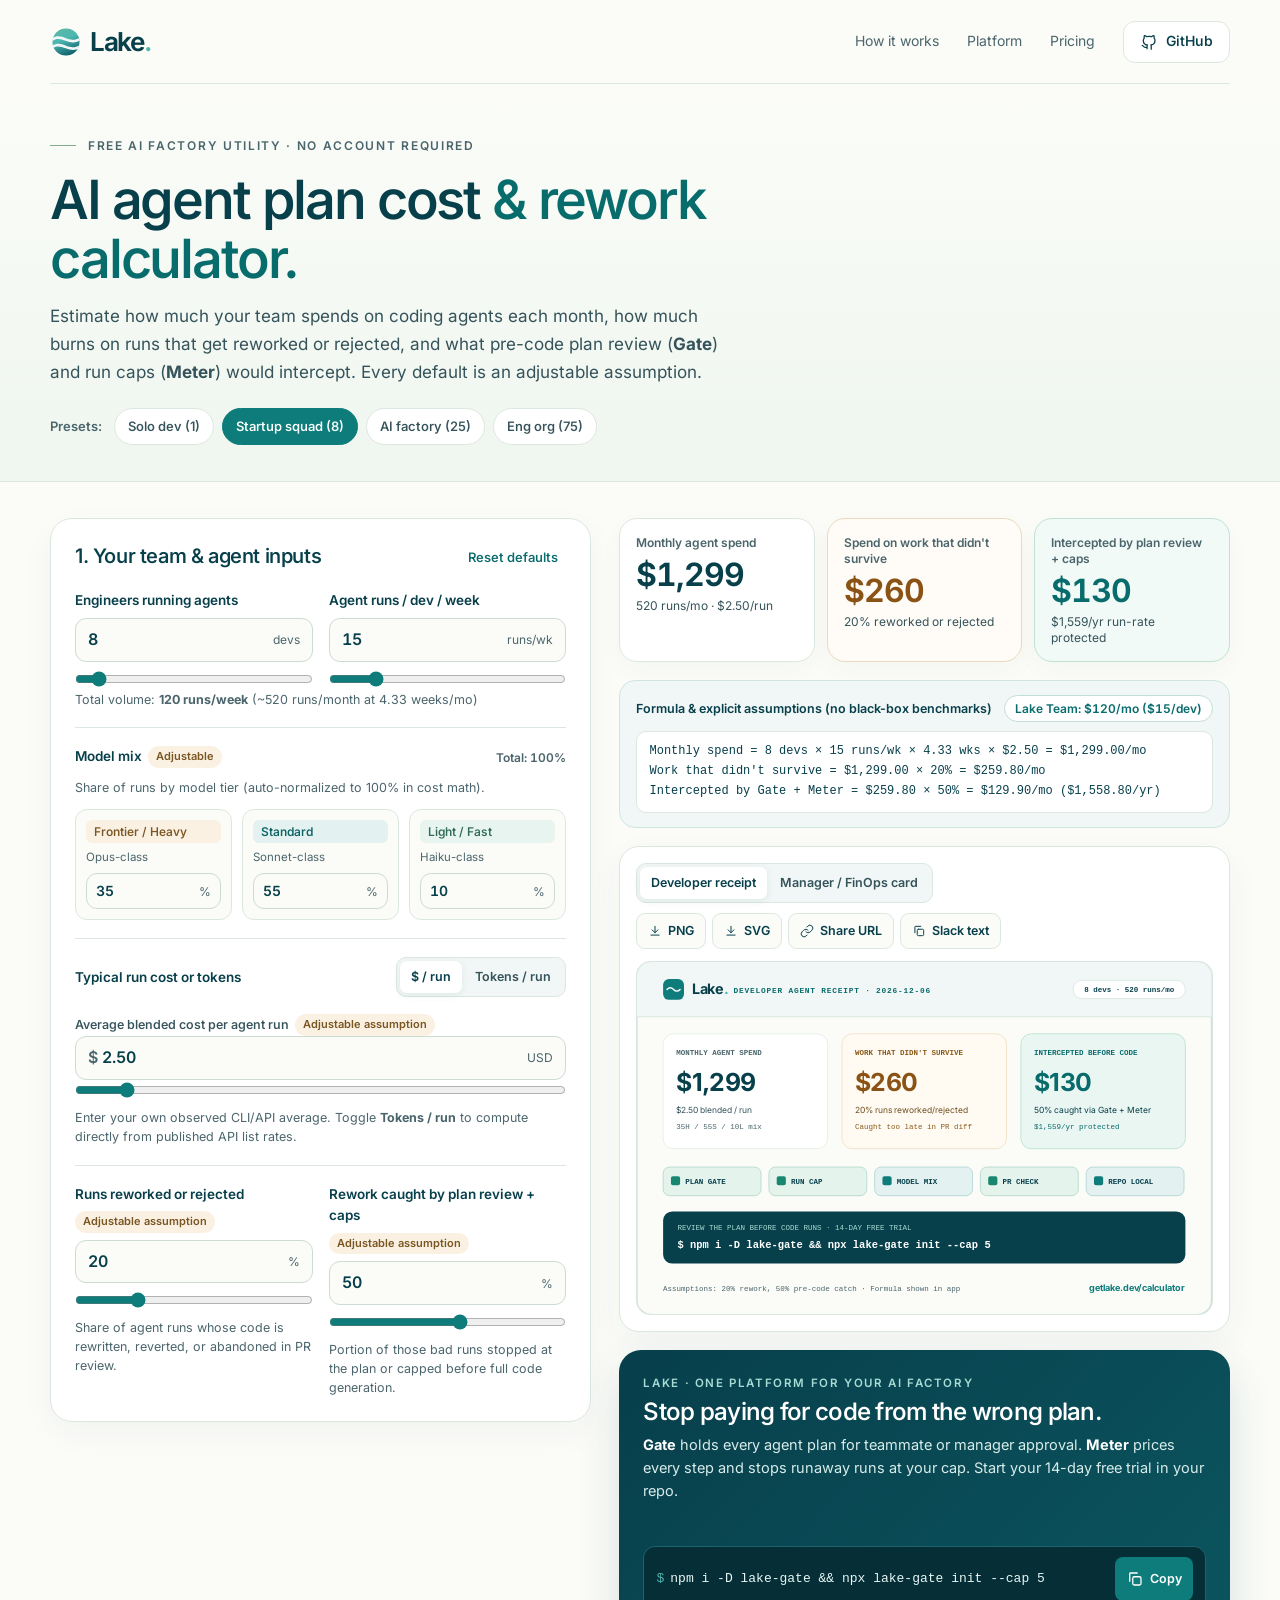
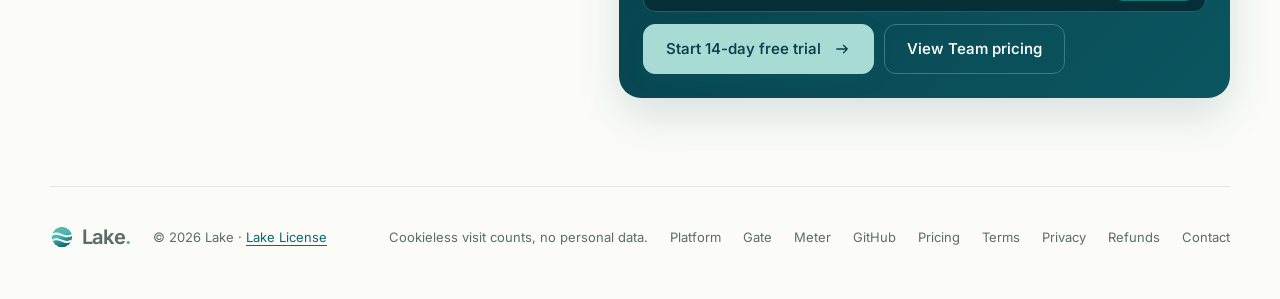
==== calculator/index.html @ a69e9516 "Add AI agent plan cost & rework calculator (/calculator/) + home link" ====
<!doctype html>
<html lang="en">
<head>
<meta charset="utf-8">
<meta name="viewport" content="width=device-width,initial-scale=1">
<title>AI Agent Plan Cost &amp; Rework Calculator · Lake</title>
<meta name="description" content="Calculate your team's monthly AI coding agent spend, how much goes to reworked or rejected runs, and what pre-code plan review and run caps would intercept. Download a shareable receipt.">
<meta name="theme-color" content="#0e7c7b">
<meta property="og:title" content="AI Agent Plan Cost &amp; Rework Calculator · Lake">
<meta property="og:description" content="Estimate monthly AI coding spend, rework waste, and what pre-code plan approval (Gate) and run caps (Meter) intercept. Download a Dev or FinOps receipt.">
<meta property="og:type" content="website">
<meta property="og:url" content="https://getlake.dev/calculator/">
<meta property="og:site_name" content="Lake">
<meta property="og:image" content="https://getlake.dev/assets/og-home.png">
<meta name="twitter:card" content="summary_large_image">
<meta name="twitter:title" content="AI Agent Plan Cost &amp; Rework Calculator · Lake">
<meta name="twitter:description" content="Estimate monthly AI coding spend, rework waste, and what pre-code plan approval and run caps intercept.">
<link rel="canonical" href="https://getlake.dev/calculator/">
<link rel="icon" href="/assets/logo-mark.svg">
<link rel="apple-touch-icon" href="/assets/apple-touch-icon.png">
<link rel="preload" href="/assets/inter.woff2" as="font" type="font/woff2" crossorigin>
<link rel="stylesheet" href="/assets/site.css">
<link rel="stylesheet" href="/calculator/calc.css">
<script data-goatcounter="https://lakehq.goatcounter.com/count" async src="https://gc.zgo.at/count.js"></script>
<script src="/assets/site.js" defer></script>
<script src="/calculator/calc.js" defer></script>
</head>
<body>
<a class="skip" href="#main">Skip to content</a>
<svg class="svg-library" xmlns="http://www.w3.org/2000/svg" aria-hidden="true">
  <symbol id="arrow" viewBox="0 0 24 24"><path d="M5 12h14m-5-5 5 5-5 5"/></symbol>
  <symbol id="up" viewBox="0 0 24 24"><path d="M7 17 17 7M7 7h10v10"/></symbol>
  <symbol id="check" viewBox="0 0 24 24"><path d="m5 12 4 4L19 6"/></symbol>
  <symbol id="copy" viewBox="0 0 24 24"><rect x="9" y="9" width="11" height="11" rx="2"/><path d="M5 15V5a1 1 0 0 1 1-1h9"/></symbol>
  <symbol id="download" viewBox="0 0 24 24"><path d="M12 4v11m-5-5 5 5 5-5M5 19h14"/></symbol>
  <symbol id="link" viewBox="0 0 24 24"><path d="M10 13a5 5 0 0 0 7.54.54l3-3a5 5 0 0 0-7.07-7.07l-1.72 1.71"/><path d="M14 11a5 5 0 0 0-7.54-.54l-3 3a5 5 0 0 0 7.07 7.07l1.71-1.71"/></symbol>
  <symbol id="github" viewBox="0 0 24 24"><path d="M9 19c-4 1.3-4-2-6-2.5m12 5v-3.5c0-1 .1-1.4-.5-2 2.8-.3 5.5-1.4 5.5-6a4.6 4.6 0 0 0-1.3-3.2 4.2 4.2 0 0 0-.1-3.2s-1-.3-3.4 1.3a11.6 11.6 0 0 0-6 0C6.8 3.3 5.8 3.6 5.8 3.6a4.2 4.2 0 0 0-.1 3.2A4.6 4.6 0 0 0 4.4 10c0 4.6 2.7 5.7 5.5 6-.6.6-.6 1.2-.5 2V21"/></symbol>
</svg>

<header class="nav container">
  <a class="wordmark" href="/" aria-label="Lake home"><img src="/assets/logo-mark.svg" alt="" width="32" height="32"><span>Lake<span class="dot">.</span></span></a>
  <nav aria-label="Main">
    <a href="/#how">How it works</a>
    <a href="/platform/">Platform</a>
    <a href="/pricing/" class="keep">Pricing</a>
    <a class="button compact ghost" href="https://github.com/getlake/lake" aria-label="Lake on GitHub"><svg class="i"><use href="#github"/></svg><span class="gh-label">GitHub</span></a>
  </nav>
</header>

<main id="main">
  <section class="calc-hero">
    <div class="container">
      <p class="eyebrow"><span class="small-line"></span> Free AI Factory Utility · No account required</p>
      <h1>AI agent plan cost <em>&amp; rework calculator.</em></h1>
      <p class="calc-lede">Estimate how much your team spends on coding agents each month, how much burns on runs that get reworked or rejected, and what pre-code plan review (<strong>Gate</strong>) and run caps (<strong>Meter</strong>) would intercept. Every default is an adjustable assumption.</p>
      <div class="preset-bar" role="group" aria-label="Quick team presets">
        <span class="preset-label">Presets:</span>
        <button type="button" class="preset-btn" data-preset="solo">Solo dev (1)</button>
        <button type="button" class="preset-btn is-active" data-preset="startup">Startup squad (8)</button>
        <button type="button" class="preset-btn" data-preset="scaleup">AI factory (25)</button>
        <button type="button" class="preset-btn" data-preset="org">Eng org (75)</button>
      </div>
    </div>
  </section>

  <section class="container calc-shell" aria-label="Calculator inputs and receipt">
    <div class="calc-grid">
      <!-- Left column: Inputs -->
      <form class="calc-panel" id="calc-form" onsubmit="return false">
        <div class="panel-head">
          <h2>1. Your team &amp; agent inputs</h2>
          <button type="button" class="reset-link" id="reset-btn">Reset defaults</button>
        </div>

        <div class="field-row two-col">
          <div class="field">
            <label for="team-size">Engineers running agents</label>
            <div class="input-wrap">
              <input id="team-size" type="number" min="1" max="1000" step="1" value="8">
              <span class="unit">devs</span>
            </div>
            <input id="team-size-range" type="range" min="1" max="100" step="1" value="8" aria-label="Engineers running agents slider">
          </div>

          <div class="field">
            <label for="runs-per-week">Agent runs / dev / week</label>
            <div class="input-wrap">
              <input id="runs-per-week" type="number" min="1" max="500" step="1" value="15">
              <span class="unit">runs/wk</span>
            </div>
            <input id="runs-per-week-range" type="range" min="1" max="80" step="1" value="15" aria-label="Agent runs per developer per week slider">
          </div>
        </div>
        <p class="field-hint" id="runs-summary">Total volume: <b>120 runs/week</b> (~520 runs/month at 4.33 weeks/mo)</p>

        <div class="divider"></div>

        <div class="field">
          <div class="label-row">
            <label>Model mix <span class="badge-asm">Adjustable</span></label>
            <span class="mix-total" id="mix-status">Total: 100%</span>
          </div>
          <p class="field-hint">Share of runs by model tier (auto-normalized to 100% in cost math).</p>
          <div class="mix-grid">
            <div class="mix-item">
              <span class="model h">Frontier / Heavy</span>
              <small>Opus-class</small>
              <div class="input-wrap compact"><input id="mix-heavy" type="number" min="0" max="100" step="5" value="35"><span class="unit">%</span></div>
            </div>
            <div class="mix-item">
              <span class="model m">Standard</span>
              <small>Sonnet-class</small>
              <div class="input-wrap compact"><input id="mix-std" type="number" min="0" max="100" step="5" value="55"><span class="unit">%</span></div>
            </div>
            <div class="mix-item">
              <span class="model l">Light / Fast</span>
              <small>Haiku-class</small>
              <div class="input-wrap compact"><input id="mix-light" type="number" min="0" max="100" step="5" value="10"><span class="unit">%</span></div>
            </div>
          </div>
        </div>

        <div class="divider"></div>

        <div class="field">
          <div class="label-row">
            <label>Typical run cost or tokens</label>
            <div class="seg" role="tablist" aria-label="Cost input mode">
              <button type="button" role="tab" id="mode-cost-btn" class="seg-btn is-active" aria-selected="true">$ / run</button>
              <button type="button" role="tab" id="mode-tokens-btn" class="seg-btn" aria-selected="false">Tokens / run</button>
            </div>
          </div>

          <div id="mode-cost-box" class="mode-box">
            <div class="field-row">
              <label for="cost-per-run" class="sub-label">Average blended cost per agent run <span class="badge-asm">Adjustable assumption</span></label>
              <div class="input-wrap">
                <span class="prefix">$</span>
                <input id="cost-per-run" type="number" min="0.05" max="200" step="0.10" value="2.50">
                <span class="unit">USD</span>
              </div>
              <input id="cost-per-run-range" type="range" min="0.20" max="25" step="0.10" value="2.50" aria-label="Average cost per run slider">
            </div>
            <p class="field-hint">Enter your own observed CLI/API average. Toggle <b>Tokens / run</b> to compute directly from published API list rates.</p>
          </div>

          <div id="mode-tokens-box" class="mode-box" hidden>
            <div class="field-row two-col">
              <div class="field">
                <label for="input-tokens" class="sub-label">Input tokens / run (incl. cache reads)</label>
                <div class="input-wrap">
                  <input id="input-tokens" type="number" min="1000" max="20000000" step="10000" value="600000">
                  <span class="unit">tok</span>
                </div>
              </div>
              <div class="field">
                <label for="output-tokens" class="sub-label">Output tokens / run</label>
                <div class="input-wrap">
                  <input id="output-tokens" type="number" min="500" max="2000000" step="1000" value="25000">
                  <span class="unit">tok</span>
                </div>
              </div>
            </div>
            <p class="field-hint" id="token-rate-note">Uses Lake Meter's published API table (verified 2026-11-12) with 85% cache read / 10% cache write / 5% uncached input: Opus 5.5 ($4/$0.20/$20 per 1M), Sonnet 5.5 ($2/$0.10/$10), Haiku 5.5 ($0.10/$0.01/$0.50). Blended run cost: <b id="computed-run-cost">$0.00</b>.</p>
          </div>
        </div>

        <div class="divider"></div>

        <div class="field-row two-col">
          <div class="field">
            <label for="rework-pct">Runs reworked or rejected <span class="badge-asm">Adjustable assumption</span></label>
            <div class="input-wrap">
              <input id="rework-pct" type="number" min="0" max="100" step="1" value="20">
              <span class="unit">%</span>
            </div>
            <input id="rework-pct-range" type="range" min="0" max="80" step="1" value="20" aria-label="Percent of runs reworked or rejected slider">
            <p class="field-hint">Share of agent runs whose code is rewritten, reverted, or abandoned in PR review.</p>
          </div>

          <div class="field">
            <label for="catch-pct">Rework caught by plan review + caps <span class="badge-asm">Adjustable assumption</span></label>
            <div class="input-wrap">
              <input id="catch-pct" type="number" min="0" max="100" step="5" value="50">
              <span class="unit">%</span>
            </div>
            <input id="catch-pct-range" type="range" min="0" max="90" step="5" value="50" aria-label="Percent of rework caught by plan review and caps slider">
            <p class="field-hint">Portion of those bad runs stopped at the plan or capped before full code generation.</p>
          </div>
        </div>
      </form>

      <!-- Right column: Results + Shareable Receipt -->
      <div class="calc-results">
        <!-- Headline Metrics -->
        <div class="metrics-grid">
          <div class="metric-card">
            <span class="m-label">Monthly agent spend</span>
            <strong class="m-val" id="out-monthly-spend">$1,299</strong>
            <span class="m-sub" id="out-monthly-runs">520 runs/mo · $2.50/run</span>
          </div>
          <div class="metric-card warn">
            <span class="m-label">Spend on work that didn't survive</span>
            <strong class="m-val" id="out-wasted-spend">$260</strong>
            <span class="m-sub" id="out-wasted-sub">20% reworked or rejected</span>
          </div>
          <div class="metric-card good">
            <span class="m-label">Intercepted by plan review + caps</span>
            <strong class="m-val" id="out-intercepted">$130</strong>
            <span class="m-sub" id="out-intercepted-sub">$1,559/yr run-rate protected</span>
          </div>
        </div>

        <!-- Explicit Formula Box -->
        <div class="formula-box" id="formula-box">
          <div class="formula-head">
            <span>Formula &amp; explicit assumptions (no black-box benchmarks)</span>
            <span id="lake-roi-chip" class="roi-chip">Lake Team: $120/mo ($15/dev)</span>
          </div>
          <code class="formula-lines" id="formula-lines">
Monthly spend = 8 devs × 15 runs/wk × 4.33 wks × $2.50 = $1,299.00/mo
Work that didn't survive = $1,299.00 × 20% = $259.80/mo
Intercepted by Gate + Meter = $259.80 × 50% = $129.90/mo ($1,558.80/yr)
          </code>
        </div>

        <!-- Shareable Receipt -->
        <div class="receipt-wrap">
          <div class="receipt-toolbar">
            <div class="seg" role="tablist" aria-label="Receipt framing">
              <button type="button" role="tab" id="view-dev-btn" class="seg-btn is-active" aria-selected="true">Developer receipt</button>
              <button type="button" role="tab" id="view-finops-btn" class="seg-btn" aria-selected="false">Manager / FinOps card</button>
            </div>
            <div class="receipt-actions">
              <button type="button" class="act-btn" id="dl-png-btn"><svg class="i"><use href="#download"/></svg> PNG</button>
              <button type="button" class="act-btn" id="dl-svg-btn"><svg class="i"><use href="#download"/></svg> SVG</button>
              <button type="button" class="act-btn" id="copy-link-btn"><svg class="i"><use href="#link"/></svg> <span>Share URL</span></button>
              <button type="button" class="act-btn" id="copy-slack-btn"><svg class="i"><use href="#copy"/></svg> <span>Slack text</span></button>
            </div>
          </div>

          <!-- Live SVG Receipt Preview -->
          <div class="receipt-preview" id="receipt-preview" aria-label="Shareable cost and rework receipt preview"></div>
        </div>

        <!-- Unified Lake CTA -->
        <div class="calc-cta-card">
          <div class="cta-copy">
            <p class="kicker">Lake · One platform for your AI factory</p>
            <h3>Stop paying for code from the wrong plan.</h3>
            <p><strong>Gate</strong> holds every agent plan for teammate or manager approval. <strong>Meter</strong> prices every step and stops runaway runs at your cap. Start your 14-day free trial in your repo.</p>
          </div>
          <div class="cta-actions">
            <div class="install two">
              <code><span class="ln"><span class="prompt">$</span><span class="cmd"><span class="nw">npm i -D lake-gate &amp;&amp;</span> <span class="nw">npx lake-gate init</span> <span class="nw">--cap 5</span></span></span></code>
              <button class="copy" type="button" data-copy="npm i -D lake-gate &amp;&amp; npx lake-gate init --cap 5" aria-label="Copy Lake install command"><svg class="i"><use href="#copy"/></svg><span class="idle">Copy</span><span class="done">Copied</span></button>
            </div>
            <div class="cta-buttons">
              <a class="button" id="cta-trial-link" href="/?utm_source=calculator&utm_medium=tool&utm_campaign=ai_factory_calc&utm_content=start_trial#start">Start 14-day free trial <svg class="i"><use href="#arrow"/></svg></a>
              <a class="button ghost" id="cta-pricing-link" href="/pricing/?utm_source=calculator&utm_medium=tool&utm_campaign=ai_factory_calc&utm_content=pricing">View Team pricing</a>
            </div>
          </div>
        </div>
      </div>
    </div>
  </section>
</main>

<footer class="footer container">
  <a class="wordmark small" href="/" aria-label="Lake home"><img src="/assets/logo-mark.svg" alt="" width="24" height="24"><span>Lake<span class="dot">.</span></span></a>
  <span>© 2026 Lake · <a href="/license/">Lake License</a></span>
  <span class="grow"></span>
  <span>Cookieless visit counts, no personal data.</span>
  <nav class="foot-links" aria-label="Footer"><a href="/platform/">Platform</a><a href="/lake-gate/">Gate</a><a href="/lake-meter/">Meter</a><a href="https://github.com/getlake/lake">GitHub</a></nav>
  <nav class="foot-links" aria-label="Legal"><a href="/pricing/">Pricing</a><a href="/terms/">Terms</a><a href="/privacy/">Privacy</a><a href="/refund/">Refunds</a><a href="/contact/">Contact</a></nav>
</footer>
</body>
</html>
---- assets/site.css ----
/* getlake.dev: shared with the lake-meter and lake-gate landing system (tokens from /design/tokens.json) */
@font-face{font-family:Inter;src:url(/assets/inter.woff2) format('woff2');font-weight:100 900;font-style:normal;font-display:swap}
:root{--ink:#073f4b;--ink-2:#35535a;--teal:#0e7c7b;--teal-d:#086b6c;--aqua:#4cb7b1;--mint:#a7dbd3;--mist:#f1f7f6;--paper:#fbfcf8;--sage:#f1f6ed;--line:#dce8df;--muted:#4b656c;--sun:#e9ba63;--warm:#c8a35e;--warm-bg:#fbf1e3;--ok:#19866f;--ok-bg:#e4f4ed;--ease:cubic-bezier(.2,.8,.2,1);--mono:ui-monospace,SFMono-Regular,Menlo,Consolas,monospace;font-family:Inter,-apple-system,BlinkMacSystemFont,"Segoe UI",sans-serif;color:var(--ink);background:var(--paper)}
*{box-sizing:border-box}html{scroll-behavior:smooth}body{margin:0;font-size:16px;line-height:1.6;-webkit-font-smoothing:antialiased;overflow-x:hidden}
a{color:inherit;text-decoration:none}h1,h2,h3,p{margin:0}button{font:inherit;cursor:pointer}ul,ol{margin:0;padding:0;list-style:none}
h1,h2,h3{font-weight:550;letter-spacing:-.03em;line-height:1.08}
em{font-style:normal;color:var(--teal-d)}
code{font-family:var(--mono);font-size:.86em;background:#e9f2ee;border-radius:5px;padding:1px 5px;color:#0b5a5c}
:focus-visible{outline:2px solid var(--teal);outline-offset:4px;border-radius:6px}
svg.i{width:18px;height:18px;fill:none;stroke:currentColor;stroke-width:1.7;stroke-linecap:round;stroke-linejoin:round;flex-shrink:0}
.svg-library{position:absolute;width:0;height:0;overflow:hidden}
.container{width:calc(100% - 96px);max-width:1180px;margin:0 auto}
.skip{position:absolute;left:12px;top:-60px;background:var(--ink);color:#fff;padding:10px 14px;border-radius:10px;z-index:9}.skip:focus{top:12px}

/* header */
.nav{height:84px;display:flex;align-items:center;gap:24px;border-bottom:1px solid var(--line);position:relative;z-index:2}
.wordmark{display:flex;align-items:center;gap:8px;font-weight:650;font-size:26px;letter-spacing:-.05em;min-height:44px}
.wordmark img{transition:transform .5s var(--ease)}.wordmark:hover img{transform:rotate(-14deg)}
.wordmark .dot{color:var(--aqua)}
.product-tag{font-size:12px;letter-spacing:.02em;font-weight:550;color:var(--teal-d);background:var(--mist);border:1px solid #cfe5df;border-radius:999px;padding:3px 10px;margin-left:4px}
.nav nav{margin-left:auto;display:flex;align-items:center;gap:28px;font-size:14px}
.nav nav>a:not(.button){min-height:44px;display:flex;align-items:center;color:var(--muted);position:relative}
.nav nav>a:not(.button):after{content:'';position:absolute;left:0;right:0;bottom:8px;height:1px;background:var(--teal);transform:scaleX(0);transform-origin:left;transition:transform .25s var(--ease)}
.nav nav>a:not(.button):hover{color:var(--teal-d)}.nav nav>a:not(.button):hover:after{transform:none}

/* buttons */
.button{display:inline-flex;align-items:center;justify-content:center;gap:12px;min-height:50px;padding:0 22px;border-radius:12px;background:var(--teal);border:1px solid var(--teal);color:#fff;font-size:15px;font-weight:550;white-space:nowrap;box-shadow:0 6px 18px #0e7c7b1f;transition:transform .18s var(--ease),background .18s,box-shadow .18s}
.button:hover{background:var(--teal-d);transform:translateY(-2px);box-shadow:0 10px 24px #0e7c7b2e}.button:active{transform:translateY(1px)}
.button .i{transition:transform .2s var(--ease)}.button:hover .i{transform:translateX(3px)}
.button.compact{min-height:42px;padding:0 16px;font-size:14px;gap:8px}
.button.ghost{background:#fff;color:var(--ink);border-color:var(--line);box-shadow:none}.button.ghost:hover{background:var(--mist)}
.button.ghost:hover .i{transform:none}
.text-link{display:inline-flex;align-items:center;gap:8px;min-height:44px;font-size:15px;font-weight:550;color:var(--teal-d)}.text-link:hover{text-decoration:underline;text-underline-offset:4px}.text-link .i{width:15px;height:15px}

.eyebrow,.section-index{font-size:12px;letter-spacing:.14em;font-weight:600;color:var(--muted);text-transform:uppercase}
.eyebrow{display:flex;align-items:center;gap:12px}.small-line{width:26px;height:1px;background:#80ab8c;display:inline-block}
.microcopy{font-size:13px;color:#3f5751;margin-top:16px;max-width:460px}
.hero .microcopy{color:var(--ink);font-weight:500}

/* hero */
.hero{position:relative;overflow:hidden;background:linear-gradient(180deg,var(--paper),#eef5ec);padding:80px 0 120px;isolation:isolate}
.landscape{position:absolute;inset:auto 0 0 0;width:100%;height:58%;object-fit:cover;object-position:50% 70%;opacity:.42;z-index:-1;mask-image:linear-gradient(to bottom,transparent,#000 45%),linear-gradient(90deg,#0000004d 0,#0000004d 34%,#000 62%);-webkit-mask-image:linear-gradient(to bottom,transparent,#000 45%),linear-gradient(90deg,#0000004d 0,#0000004d 34%,#000 62%);mask-composite:intersect;-webkit-mask-composite:source-in}
@media(max-width:900px){.landscape{mask-image:linear-gradient(to bottom,transparent,#000 45%);-webkit-mask-image:linear-gradient(to bottom,transparent,#000 45%)}}
.sun{position:absolute;width:180px;height:180px;border-radius:50%;background:radial-gradient(circle,#fdf0d2 0,#fdf0d200 70%);right:8%;top:40px;z-index:-1}
.hero-grid{display:grid;grid-template-columns:1fr 1fr;gap:64px;align-items:center}
.hero h1{font-weight:620;font-size:clamp(44px,6.2vw,76px);letter-spacing:-.045em;line-height:1.02;margin:22px 0 24px;max-width:620px;text-wrap:balance}
.lede{font-size:19px;line-height:1.7;color:var(--ink-2);max-width:520px}.lede strong{color:var(--ink);font-weight:600}
.hero-ctas{display:flex;align-items:center;gap:22px;margin-top:32px;flex-wrap:wrap}
.chips{display:flex;flex-wrap:wrap;gap:6px;margin-top:26px}
.chip{display:inline-flex;align-items:center;gap:6px;font-size:13px;font-weight:500;color:var(--ink-2);background:#ffffffe6;border:1px solid var(--line);border-radius:999px;padding:4px 11px 4px 10px;white-space:nowrap}
.chip .i{width:14px;height:14px;color:var(--teal)}

/* hero visual: a plan flows through lake-meter, then lake-gate */
.flow{position:relative;min-height:430px}
.win{background:#fff;border:1px solid #d6e5dc;border-radius:20px;box-shadow:0 28px 80px #073f4b24;overflow:hidden}
.win-bar{display:flex;align-items:center;gap:7px;padding:11px 16px;border-bottom:1px solid #edf3ef;font-size:12px;color:var(--muted)}
.win-bar i{width:9px;height:9px;border-radius:50%;background:#dce8df;flex-shrink:0}.win-bar span{margin-left:8px;white-space:nowrap;overflow:hidden;text-overflow:ellipsis;font-family:var(--mono);font-size:11.5px}
.win-bar .tag{flex-shrink:0;overflow:visible;margin-left:auto;font-family:inherit;font-size:12px;font-weight:600;letter-spacing:0;color:#7a5622;background:var(--warm-bg);border-radius:999px;padding:2px 9px}
.plan{margin-right:48px;margin-bottom:0;animation:rise .6s var(--ease) both}
.plan-body{padding:16px 20px 18px}
.plan-title{display:flex;justify-content:space-between;align-items:baseline;gap:12px;margin-bottom:10px}
.plan-title b{font-size:19px;font-weight:600;letter-spacing:-.02em}.plan-title small{font-size:12px;color:var(--muted)}
.plan li{display:grid;grid-template-columns:20px 1fr 64px 92px;gap:10px;align-items:center;padding:9px 0;border-top:1px solid #edf3ef;font-size:14px;animation:rise .45s var(--ease) both}
.plan li:nth-child(1){animation-delay:.25s}.plan li:nth-child(2){animation-delay:.33s}.plan li:nth-child(3){animation-delay:.41s}.plan li:nth-child(4){animation-delay:.49s}
.plan li .n{font-size:12px;color:#557069;font-variant-numeric:tabular-nums}
.plan li .t{white-space:nowrap;overflow:hidden;text-overflow:ellipsis}
.model{justify-self:start;font-size:12px;font-weight:550;border-radius:6px;padding:2px 8px}.model.l{background:#e8f4ef;color:#2f6b55}.model.m{background:#e3f1f1;color:#0b6262}.model.h{background:var(--warm-bg);color:#7a5622}
.plan li .c{font-size:13px;text-align:right;font-variant-numeric:tabular-nums;color:var(--ink-2)}
.cap{display:flex;align-items:center;gap:12px;margin-top:14px;padding-bottom:22px;font-size:12.5px;color:var(--muted)}
.cap .bar{flex:1;height:6px;border-radius:9px;background:#e6efe9;overflow:hidden}.cap .bar i{display:block;height:100%;width:0;border-radius:9px;background:linear-gradient(90deg,var(--aqua),var(--teal));animation:fill 1.3s var(--ease) .7s forwards}
.cap b{color:var(--ink);font-weight:600;font-variant-numeric:tabular-nums}
.gate{position:relative;width:min(360px,82%);margin:-18px 0 0 auto;padding:16px 18px;animation:rise .6s var(--ease) .55s both;z-index:1}
.gate header{display:flex;align-items:center;gap:10px;font-size:13px;color:var(--muted)}
.gate header img{width:22px;height:22px}.gate header span:not(.state){white-space:nowrap;overflow:hidden;text-overflow:ellipsis;min-width:0}.state{flex-shrink:0}
.state{margin-left:auto;display:inline-flex;align-items:center;gap:6px;font-size:12px;font-weight:600;border-radius:999px;padding:3px 10px;background:var(--warm-bg);color:#7a5622;transition:background .3s,color .3s}
.state:before{content:'';width:7px;height:7px;border-radius:50%;background:var(--warm);transition:background .3s}
.gate p{font-size:14.5px;margin-top:10px;color:var(--ink)}.gate p span{color:var(--muted);font-size:13px;display:block;font-family:var(--mono)}
.gate .row{display:flex;align-items:center;gap:10px;margin-top:12px}
.avatar{width:28px;height:28px;border-radius:50%;background:#e2efe6;display:grid;place-items:center;font-size:12px;font-weight:600;color:#3e6945;border:2px solid #fff;flex-shrink:0}
.approve{margin-left:auto;display:inline-flex;align-items:center;gap:6px;font-size:13px;font-weight:600;border-radius:10px;padding:7px 12px;background:var(--ink);color:#fff;transition:background .3s,transform .15s}
.approve .i{width:15px;height:15px;stroke-dasharray:24;stroke-dashoffset:24;transition:stroke-dashoffset .35s var(--ease) .1s;display:none}
.flow.ok .state{background:var(--ok-bg);color:var(--ok)}.flow.ok .state:before{background:var(--ok);box-shadow:0 0 0 3px #19866f26}
.flow.ok .approve{background:var(--teal)}.flow.ok .approve .i{display:block;stroke-dashoffset:0}
.flow.press .approve{transform:scale(.95)}
.ripple-ring{position:absolute;right:16%;bottom:-6px;width:120px;height:26px;border:1px solid #9fd0c7;border-radius:50%;opacity:0;pointer-events:none}
.flow.ok .ripple-ring{animation:ripple 1.4s var(--ease) forwards}
.visual-note{width:fit-content;margin:16px 0 0 auto;font-size:12px;font-weight:500;color:var(--ink-2);background:#fbfcf8e0;border:1px solid #ffffffa0;border-radius:999px;padding:3px 12px;backdrop-filter:blur(4px);-webkit-backdrop-filter:blur(4px)}
@keyframes rise{from{opacity:0;transform:translateY(14px)}}
@keyframes fill{to{width:var(--w,58%)}}
@keyframes ripple{0%{opacity:.9;transform:scale(.4)}100%{opacity:0;transform:scale(2.2)}}

/* sections */
section{scroll-margin-top:20px}
section h2{text-wrap:balance;font-size:52px;letter-spacing:-.04em;line-height:1.08}
.sec{padding:110px 0}
.sec-head{display:grid;grid-template-columns:1fr 1fr;gap:64px;align-items:end;margin-bottom:54px}
.sec-head h2{margin-top:22px}.sec-head p{font-size:17px;line-height:1.75;color:var(--ink-2);max-width:500px}

/* product cards */
.products{display:grid;grid-template-columns:1fr 1fr;gap:24px}
.product{position:relative;display:flex;flex-direction:column;background:#fff;border:1px solid #d6e5dc;border-radius:28px;overflow:hidden;box-shadow:0 4px 20px #073f4b0b;transition:transform .3s var(--ease),box-shadow .3s var(--ease),border-color .3s}
.product:hover{transform:translateY(-4px);box-shadow:0 26px 60px #073f4b1c;border-color:#bcd9cf}
.p-art{position:relative;height:150px;overflow:hidden;background:linear-gradient(155deg,#f8f8f4,#f1f7f6 52%,#cfeae4)}
.p-art .waves{position:absolute;left:-10%;right:-10%;bottom:0;height:100%;width:120%;transition:transform 1.2s var(--ease)}
.product:hover .p-art .waves{transform:translateX(-4%)}
.p-art .mini{position:absolute;left:28px;bottom:22px;right:28px;display:flex;align-items:flex-end;gap:8px}
.p-body{padding:30px 32px 32px;display:flex;flex-direction:column;flex:1}
.p-meta{display:flex;flex-wrap:wrap;gap:6px;margin-bottom:18px}
.p-meta span{font-size:12px;font-weight:550;color:var(--teal-d);background:var(--mist);border:1px solid #cfe5df;border-radius:999px;padding:2px 10px}
.p-meta span.free{background:var(--ok-bg);border-color:#c8e6d8;color:var(--ok)}
.product h3{font-size:34px;letter-spacing:-.04em;font-weight:600}
.product .line{font-size:20px;letter-spacing:-.02em;color:var(--teal-d);margin-top:6px;line-height:1.35;font-weight:500}
.product .desc{color:var(--muted);margin-top:14px;font-size:15.5px;line-height:1.7}
.install{display:flex;align-items:center;justify-content:space-between;gap:12px;margin-top:26px;background:var(--ink);border-radius:14px;padding:6px 6px 6px 18px}
.install code{background:none;color:#e8f5f1;font-size:15px;padding:0;white-space:nowrap}.install .prompt{color:var(--mint);margin-right:8px}
.copy{display:inline-flex;align-items:center;gap:8px;min-height:44px;padding:0 14px;border-radius:10px;border:1px solid #2c6470;background:#0d5260;color:#dff1ec;font-size:14px;transition:background .18s}.copy:hover{background:#12606f}
.copy .done{display:none}.copy.copied .done{display:inline}.copy.copied .idle{display:none}
.p-ctas{display:flex;align-items:center;gap:20px;margin-top:auto;padding-top:24px;flex-wrap:wrap}

/* mini art */
.bars{display:flex;align-items:flex-end;gap:8px;height:74px}
.bars i{width:30px;border-radius:7px 7px 3px 3px;background:#fff;border:1px solid #cfe5df;box-shadow:0 6px 14px #073f4b10;transform-origin:bottom;animation:grow .7s var(--ease) both}
.bars i:nth-child(1){height:34%;animation-delay:.05s}.bars i:nth-child(2){height:78%;background:var(--warm-bg);border-color:#efdcb8;animation-delay:.12s}.bars i:nth-child(3){height:20%;animation-delay:.19s}.bars i:nth-child(4){height:52%;background:#e3f1f1;animation-delay:.26s}
.capline{flex:1;align-self:center;margin-left:10px;border-top:2px dashed #0e7c7b77;position:relative;top:-6px}
.capline:after{content:'cap $5';position:absolute;right:0;top:-24px;font-size:11.5px;font-weight:600;color:var(--teal-d);background:#fff;border:1px solid #cfe5df;border-radius:999px;padding:1px 8px}
.stamp{display:flex;align-items:center;gap:10px;background:#fff;border:1px solid #cfe5df;border-radius:14px;padding:10px 14px;box-shadow:0 10px 24px #073f4b14;font-size:13.5px;font-weight:550}
.stamp .tick{width:26px;height:26px;border-radius:50%;background:var(--ok-bg);color:var(--ok);display:grid;place-items:center}.stamp .tick .i{width:15px;height:15px}
.stamp small{display:block;font-weight:400;color:var(--muted);font-size:12px;font-family:var(--mono)}
@keyframes grow{from{transform:scaleY(.1);opacity:0}}

/* open core band */
.core{background:var(--ink);color:#e6f2ef;padding:100px 0 170px;position:relative;overflow:hidden}
.core:after{content:'';position:absolute;inset:auto -10% -1px;height:110px;background:url(/assets/flow-pattern.svg) repeat-x center/400px 160px;opacity:.6;pointer-events:none}
.core .section-index{color:#9cc3bb}.core h2{margin-top:22px;color:#fff}.core em{color:var(--mint)}
.core-grid{display:grid;grid-template-columns:.9fr 1.1fr;gap:80px;align-items:start}
.pillars li{display:grid;grid-template-columns:44px 1fr;gap:18px;padding:22px 0;border-bottom:1px solid #1f5864}.pillars li:first-child{border-top:1px solid #1f5864}
.pillars .ic{width:44px;height:44px;border-radius:50%;border:1px solid #2c6470;display:grid;place-items:center;color:var(--mint)}
.pillars b{display:block;color:#fff;font-weight:600;font-size:18px;letter-spacing:-.01em;margin-bottom:4px}
.pillars p{color:#bcd7d1;font-size:15.5px;line-height:1.7}
.pillars .paid{font-size:12px;letter-spacing:0;font-weight:600;color:#3a2c10;background:var(--sun);border-radius:999px;padding:2px 8px;margin-left:8px;vertical-align:2px}
.core .quiet{color:#93bdb5;font-size:17px;line-height:1.75;margin-top:22px;max-width:440px}

/* teaser / CTA card */
.partner-card{position:relative;overflow:hidden;text-align:center;background:linear-gradient(180deg,#eef6f1,#e3f0ea);border:1px solid #d3e5da;border-radius:28px;padding:56px 32px 84px}
.partner-card:before,.partner-card:after{content:'';position:absolute;width:150%;height:420px;left:-25%;border:1px solid #cfe2d7;border-radius:50%;bottom:-385px;pointer-events:none}.partner-card:after{bottom:-355px}
.ripple{display:block;margin:0 auto 16px;transition:transform .5s var(--ease)}.partner-card:hover .ripple{transform:rotate(-6deg) translateY(-3px)}
.partner-card h2{margin:18px auto 16px;max-width:720px}
.partner-card .body{font-size:18px;color:var(--ink-2);max-width:580px;margin:0 auto;line-height:1.7}
.partner-ctas{display:flex;justify-content:center;align-items:center;gap:22px;margin-top:30px;flex-wrap:wrap;position:relative;z-index:1}
.partner-card .microcopy{margin:16px auto 0;position:relative;z-index:1}

/* platform page */
.preview{position:relative;min-height:420px}
.pv{margin-right:36px;animation:rise .6s var(--ease) both}
.pv-body{padding:8px 20px 16px}
.tk{display:grid;grid-template-columns:62px 1fr auto;gap:12px;align-items:center;padding:12px 0;border-bottom:1px solid #edf3ef;font-size:14px;animation:rise .45s var(--ease) both}
.tk:nth-child(1){animation-delay:.2s}.tk:nth-child(2){animation-delay:.3s}.tk:nth-child(3){animation-delay:.4s}.tk:last-child{border-bottom:0}
.tk .id{font-family:var(--mono);font-size:12px;color:#557069}
.tk .t b{display:block;font-weight:550}.tk .t span{font-size:12.5px;color:var(--muted)}
.flag{font-size:12px;font-weight:600;border-radius:999px;padding:3px 10px;white-space:nowrap}.flag.warn{background:var(--warm-bg);color:#7a5622}.flag.ok{background:var(--ok-bg);color:var(--ok)}.flag.blk{background:#fcecef;color:#a13a49}
.trade{position:relative;width:min(380px,86%);margin:-22px 0 0 auto;padding:16px 18px;animation:rise .6s var(--ease) .55s both;z-index:1}
.trade header{font-size:12px;font-weight:600;color:var(--muted)}
.trade p{font-size:15px;font-weight:550;margin:6px 0 12px}
.opts{display:grid;grid-template-columns:1fr 1fr;gap:8px}
.opt{border:1px solid var(--line);border-radius:12px;padding:10px 12px;font-size:12.5px;color:var(--muted);transition:border-color .3s,background .3s}
.opt b{display:block;color:var(--ink);font-size:13.5px;font-weight:600;margin-bottom:2px}
.preview.pick .opt.b{border-color:var(--teal);background:#eef8f5}
.preview.pick .opt.b b:after{content:'';display:inline-block;vertical-align:-2px;margin-left:6px;width:13px;height:13px;background:var(--teal);-webkit-mask:url("data:image/svg+xml,%3Csvg xmlns='http://www.w3.org/2000/svg' viewBox='0 0 24 24' fill='none' stroke='%23000' stroke-width='2.4' stroke-linecap='round' stroke-linejoin='round'%3E%3Cpath d='m5 12 4 4L19 6'/%3E%3C/svg%3E") center/contain no-repeat;mask:url("data:image/svg+xml,%3Csvg xmlns='http://www.w3.org/2000/svg' viewBox='0 0 24 24' fill='none' stroke='%23000' stroke-width='2.4' stroke-linecap='round' stroke-linejoin='round'%3E%3Cpath d='m5 12 4 4L19 6'/%3E%3C/svg%3E") center/contain no-repeat;animation:rise .3s var(--ease) both}

.cards3{display:grid;grid-template-columns:repeat(3,1fr);gap:24px}
.feat{background:#fff;border:1px solid #dfe9da;border-radius:20px;padding:28px 26px 30px;transition:transform .3s var(--ease),box-shadow .3s}
.feat:hover{transform:translateY(-3px);box-shadow:0 20px 44px #073f4b14}
.feat .ic{width:48px;height:48px;border-radius:14px;background:var(--mist);border:1px solid #cfe5df;display:grid;place-items:center;color:var(--teal)}.feat .ic .i{width:22px;height:22px}
.feat h3{font-size:21px;margin:22px 0 10px}.feat p{font-size:15.5px;color:var(--muted);line-height:1.7}
.ontop{display:flex;align-items:center;gap:28px;margin-top:28px;padding:22px 26px;border-radius:20px;background:var(--sage);border:1px solid #e1ead9}
.stack{display:flex;align-items:center;gap:10px;flex-shrink:0}
.stack span{font-size:13px;font-weight:600;border-radius:10px;padding:8px 12px;background:#fff;border:1px solid var(--line)}
.stack span.lk{background:var(--teal);color:#fff;border-color:var(--teal)}
.stack .plus{border:0;background:none;padding:0;color:var(--muted)}
.ontop p{font-size:15.5px;color:var(--ink-2);line-height:1.65}

.tools2{display:grid;grid-template-columns:1fr 1fr;gap:20px}
.tool{display:flex;gap:18px;align-items:flex-start;background:#fff;border:1px solid #d6e5dc;border-radius:20px;padding:24px;transition:transform .3s var(--ease),border-color .3s,box-shadow .3s}
.tool:hover{transform:translateY(-3px);border-color:#bcd9cf;box-shadow:0 20px 44px #073f4b14}
.tool img{width:40px;height:40px}
.tool b{font-size:20px;letter-spacing:-.02em;font-weight:600}.tool p{color:var(--muted);font-size:15px;margin-top:4px;line-height:1.65}
.tool .text-link{min-height:36px;margin-top:6px}
.note{font-size:14px;color:#5a6a63;border-left:2px solid #cddcc4;padding-left:14px;margin-top:24px;max-width:640px}
.split{display:grid;grid-template-columns:1fr 1fr;gap:80px;align-items:start}
.split h2{margin-top:22px}.split .who{font-size:20px;line-height:1.6;color:var(--ink-2);margin-top:22px;max-width:520px;letter-spacing:-.01em}
.gets li{display:flex;gap:16px;align-items:flex-start;padding:20px 0;border-bottom:1px solid var(--line);font-size:17px}.gets li:first-child{border-top:1px solid var(--line)}
.gets .tick{width:30px;height:30px;border-radius:50%;background:var(--ok-bg);color:var(--ok);display:grid;place-items:center;flex-shrink:0}.gets .tick .i{width:16px;height:16px}
.gets-note{font-size:15px;color:var(--muted);margin-top:18px}

.sec-head.solo{grid-template-columns:1fr;margin-bottom:44px}
.gets-title{font-size:13px;font-weight:600;letter-spacing:0;color:var(--muted);margin:0 0 14px;line-height:1.4}
.nav .short{display:none}
/* footer */
.footer{display:flex;align-items:center;gap:22px;padding:28px 0 40px;font-size:13px;color:#5b6d66;border-top:1px solid var(--line);flex-wrap:wrap}.foot-links{display:flex;gap:22px;flex-wrap:wrap}
.footer .grow{flex:1}.wordmark.small{font-size:20px}.footer a:not(.wordmark){min-height:44px;display:inline-flex;align-items:center}.footer a:not(.wordmark):hover{color:var(--teal-d)}

/* responsive */
@media(max-width:1100px){.container{width:calc(100% - 64px)}.hero-grid,.sec-head,.split,.core-grid{gap:44px}section h2{font-size:44px}.plan{margin-right:20px}}
@media(max-width:900px){.hero-grid,.sec-head,.split,.core-grid,.products,.tools2{grid-template-columns:1fr}.cards3{grid-template-columns:1fr}.hero{padding:48px 0 80px}.nav nav>a:not(.button):not(.keep){display:none}.flow,.preview{min-height:0;max-width:560px}.sec-head{margin-bottom:36px}}
@media(max-width:560px){body{font-size:15px}.container{width:calc(100% - 40px)}.nav{height:70px;gap:12px}.wordmark{font-size:23px}.nav nav{gap:16px}
.hero{padding:36px 0 64px}.hero h1{font-size:44px;margin:18px 0 18px}.lede{font-size:17px}.hero-ctas{gap:6px 18px;margin-top:24px}.hero-ctas .button{flex:1 1 100%}.chips{margin-top:20px}
section h2{font-size:34px}.sec{padding:70px 0}.core{padding:70px 0}
.plan{margin-right:0;transform:none}.plan-body{padding:14px 14px 16px}.plan li{grid-template-columns:16px 1fr auto;gap:8px}.plan li .c{display:none}.eyebrow{letter-spacing:.1em;font-size:11.5px}.plan-title b{font-size:17px}
.gate{transform:none;width:92%;margin-top:-14px}.visual-note{margin-left:0;border-radius:12px}
.p-body{padding:24px 20px 24px}.p-art{height:120px}.product{border-radius:22px}.product h3{font-size:30px}.product .line{font-size:18px}.install{padding-left:14px}.install code{font-size:13.5px}.copy .idle,.copy .done{display:none!important}.copy{padding:0 12px}.copy.copied{background:var(--teal)}
.partner-card{padding:44px 20px 40px;border-radius:22px}.partner-card .body{font-size:16px}.partner-ctas .button{width:100%}
.pv{margin-right:0;transform:none}.pv-body{padding:4px 14px 12px}.tk{grid-template-columns:1fr auto;gap:4px 10px}.tk .id{grid-column:1/-1}.trade{transform:none;width:94%;margin-top:-12px}
.ontop{flex-direction:column;align-items:flex-start;gap:16px;padding:20px}.tool{padding:20px}.split h2{margin-top:22px}.split .who{font-size:18px}
.nav nav>a{white-space:nowrap}.gh-label{display:none}.button.compact.ghost{width:44px;height:44px;padding:0}.sec-head,.split,.core-grid{gap:20px}.split{gap:36px}.core .quiet{margin-top:16px}
.footer{flex-direction:column;align-items:flex-start;gap:6px;padding-bottom:32px}.footer .grow{display:none}.foot-links{gap:0 20px;margin-top:6px}
.eyebrow .small-line{display:none}.p-ctas{gap:4px 16px}.p-ctas .button{flex:1 1 100%}.p-ctas .text-link{margin:0 auto}.core{padding:70px 0 140px}.partner-card{padding-bottom:64px}}
@media(max-width:400px){.trade{width:100%}.opt{padding:10px}.opt b{white-space:nowrap}.win-bar i{display:none}.win-bar span{margin-left:0}.win-bar .tag{margin-left:auto}.nav{gap:8px}.nav nav{gap:12px}.wordmark{font-size:21px;gap:6px}.wordmark img{width:28px;height:28px}.product-tag{padding:2px 8px}.nav .full{display:none}.nav .short{display:inline}.nav nav>a.keep{min-width:44px;justify-content:center;padding:0 8px}}
@media(prefers-reduced-motion:reduce){html{scroll-behavior:auto}*,*:before,*:after{animation:none!important;transition:none!important}.plan li,.tk{opacity:1}.cap .bar i{width:var(--w,58%)}}

/* pricing + founding offer (reposition, 18 Nov) */
.price{display:flex;align-items:baseline;gap:10px;margin-top:8px}.price b{font-size:44px;font-weight:600;letter-spacing:-.04em;color:var(--ink);font-variant-numeric:tabular-nums;line-height:1.1}.price span{font-size:15px;color:var(--muted)}
.incl{margin-top:20px}.incl li{display:flex;gap:12px;align-items:flex-start;padding:10px 0;border-bottom:1px solid var(--line);font-size:15.5px;color:var(--ink-2);line-height:1.5}.incl li:first-child{border-top:1px solid var(--line)}.incl .i{width:18px;height:18px;color:var(--ok);margin-top:2px}
.product .install{margin-top:auto}.incl{margin-bottom:26px}
.p-note{font-size:13px;color:#3f5751;margin-top:8px;min-height:44px;display:flex;align-items:center;flex-wrap:wrap;gap:0 4px}.p-note a{color:var(--teal-d);text-decoration:underline;text-underline-offset:3px;display:inline-flex;min-height:44px;align-items:center}
.offer-row{display:grid;grid-template-columns:1fr 1fr;gap:16px;max-width:760px;margin:30px auto 0;position:relative;z-index:1;text-align:left}
.offer{background:#fff;border:1px solid #d3e5da;border-radius:20px;padding:20px;box-shadow:0 4px 20px #073f4b0b}.offer b{display:block;font-size:18px;font-weight:600;letter-spacing:-.015em;color:var(--ink)}.offer span{display:block;font-size:14px;color:var(--ink-2);margin-top:4px;line-height:1.55}
.footer a[href="/license/"]{color:var(--teal-d);text-decoration:underline;text-underline-offset:3px}
@media(max-width:640px){.offer-row{grid-template-columns:1fr}.price b{font-size:38px}.product .install code{white-space:normal;overflow-wrap:break-word;min-width:0;line-height:1.5}}
.install code .nw{white-space:nowrap}
.p-meta span.free{color:#13705d}
.offer span,.incl li,.sec-head p,.lede,.feat p,.pillars p,.partner-card .body,.microcopy{text-wrap:pretty}
.install.two{align-items:center;padding-top:10px;padding-bottom:10px}.install.two code{display:flex;flex-direction:column;gap:2px;line-height:1.6;min-width:0}.install.two .ln{display:grid;grid-template-columns:auto minmax(0,1fr);align-items:baseline}.install.two .cmd{white-space:normal}
@media(max-width:400px){.install.two{padding-left:12px;gap:6px}.install.two code{font-size:12.5px}.install.two .prompt{margin-right:6px}}
@media(max-width:340px){.install.two code{font-size:12px}}
/* legal + pricing pages (legal branch) */
.doc{max-width:760px;padding:64px 0 96px}.doc h1{font-size:44px;letter-spacing:-.04em;margin:18px 0 16px}
.doc-lede{font-size:18px;line-height:1.7;color:var(--ink-2)}.doc-meta{font-size:13px;color:var(--muted);margin-top:12px}
.doc section{padding:28px 0;border-bottom:1px solid var(--line)}.doc section:first-of-type{margin-top:28px;border-top:1px solid var(--line)}
.doc h2{font-size:22px;letter-spacing:-.015em;margin:0 0 10px;color:var(--ink)}
.doc p,.doc li{font-size:15.5px;line-height:1.7;color:var(--ink-2)}.doc p+p{margin-top:10px}
.doc ul{list-style:disc;padding-left:22px;margin-top:6px}.doc li+li{margin-top:6px}.doc li::marker{color:var(--teal)}
.doc a{color:var(--teal-d);text-decoration:underline;text-underline-offset:3px}
.doc .mor{background:var(--mist);border:1px solid #cfe5df;border-radius:12px;padding:14px 16px;color:var(--ink);margin-bottom:10px}
.contact-mail{font-size:22px!important;font-weight:600;letter-spacing:-.015em}
.doc-tail{padding-top:0}.doc-tail h2{font-size:22px;margin-bottom:10px}
h1.h2{text-wrap:balance;font-size:52px;letter-spacing:-.04em;line-height:1.08;margin-top:22px}
@media(max-width:1100px){h1.h2{font-size:44px}}
@media(max-width:560px){.doc{padding:44px 0 72px}.doc h1{font-size:34px}h1.h2{font-size:34px}.doc-lede{font-size:16px}}
.p-fine{font-size:12.5px;line-height:1.55;color:#3f5751;margin:4px 0 0}.p-fine code{font-size:.92em}
---- calculator/calc.css ----
/* /calculator/ — extends /assets/site.css without modifying shared CSS */
.calc-hero{padding:52px 0 36px;background:linear-gradient(180deg,var(--paper),#eff6ef);border-bottom:1px solid var(--line)}
.calc-hero h1{font-size:clamp(34px,4.4vw,54px);letter-spacing:-.04em;margin:16px 0 14px;max-width:780px}
.calc-lede{font-size:17px;line-height:1.65;color:var(--ink-2);max-width:680px}
.preset-bar{display:flex;align-items:center;gap:8px;flex-wrap:wrap;margin-top:22px}
.preset-label{font-size:13px;font-weight:600;color:var(--muted);margin-right:4px}
.preset-btn{padding:7px 13px;border-radius:999px;border:1px solid var(--line);background:#fff;color:var(--ink-2);font-size:13px;font-weight:550;transition:all .16s var(--ease)}
.preset-btn:hover{border-color:var(--teal);color:var(--teal-d)}
.preset-btn.is-active{background:var(--teal);border-color:var(--teal);color:#fff}

.calc-shell{padding:36px 0 88px}
.calc-grid{display:grid;grid-template-columns:minmax(0,1.02fr) minmax(0,1.15fr);gap:28px;align-items:start}

.calc-panel{background:#fff;border:1px solid var(--line);border-radius:22px;padding:24px;box-shadow:0 12px 34px #073f4b0a}
.panel-head{display:flex;align-items:center;justify-content:space-between;gap:12px;margin-bottom:18px}
.panel-head h2{font-size:20px;letter-spacing:-.02em}
.reset-link{background:none;border:none;color:var(--teal-d);font-size:13px;font-weight:550;padding:4px 8px;border-radius:8px}
.reset-link:hover{background:var(--mist);text-decoration:underline}

.field-row.two-col{display:grid;grid-template-columns:1fr 1fr;gap:16px}
.field{display:flex;flex-direction:column;gap:7px}
.field label{font-size:13.5px;font-weight:600;color:var(--ink);display:flex;align-items:center;gap:6px;flex-wrap:wrap}
.sub-label{font-size:12.5px!important;font-weight:550!important;color:var(--ink-2)!important}
.label-row{display:flex;align-items:center;justify-content:space-between;gap:10px;flex-wrap:wrap}

.badge-asm{font-size:11px;font-weight:600;color:#7a5622;background:var(--warm-bg);border-radius:999px;padding:2px 8px;letter-spacing:0}
.mix-total{font-size:12px;font-weight:600;color:var(--muted);font-variant-numeric:tabular-nums}
.mix-total.warn{color:#9a5b13}

.input-wrap{display:flex;align-items:center;border:1px solid #cddcd3;border-radius:11px;background:var(--paper);padding:0 12px;min-height:42px;transition:border-color .15s}
.input-wrap:focus-within{border-color:var(--teal);box-shadow:0 0 0 3px #0e7c7b18;background:#fff}
.input-wrap input{border:0;background:transparent;width:100%;font:inherit;font-weight:600;color:var(--ink);font-variant-numeric:tabular-nums;outline:none;padding:8px 0;min-width:0}
.input-wrap .prefix{color:var(--muted);font-weight:600;margin-right:4px}
.input-wrap .unit{font-size:12px;color:var(--muted);white-space:nowrap;margin-left:6px}
.input-wrap.compact{min-height:36px;padding:0 9px;margin-top:4px}
.input-wrap.compact input{padding:5px 0;font-size:14px}

input[type=range]{width:100%;accent-color:var(--teal);cursor:pointer;margin:2px 0 0}
.field-hint{font-size:12.5px;line-height:1.5;color:var(--muted);margin:4px 0 0}
.divider{height:1px;background:var(--line);margin:18px 0}

.mix-grid{display:grid;grid-template-columns:repeat(3,1fr);gap:10px;margin-top:4px}
.mix-item{background:var(--paper);border:1px solid var(--line);border-radius:12px;padding:10px;display:flex;flex-direction:column;gap:3px}
.mix-item small{font-size:11.5px;color:var(--muted);margin-top:2px}

.seg{display:inline-flex;background:var(--mist);border:1px solid var(--line);border-radius:10px;padding:3px;gap:2px}
.seg-btn{border:0;background:transparent;color:var(--ink-2);font-size:12.5px;font-weight:600;padding:6px 11px;border-radius:7px;transition:all .15s}
.seg-btn.is-active{background:#fff;color:var(--ink);box-shadow:0 2px 8px #073f4b14}
.mode-box{margin-top:10px}

.calc-results{display:flex;flex-direction:column;gap:18px}
.metrics-grid{display:grid;grid-template-columns:repeat(3,1fr);gap:12px}
.metric-card{background:#fff;border:1px solid var(--line);border-radius:18px;padding:16px 16px 15px;display:flex;flex-direction:column;gap:4px;box-shadow:0 8px 24px #073f4b08}
.metric-card.warn{background:#fffcf7;border-color:#ead9bc}
.metric-card.good{background:#f2faf7;border-color:#bfe2d5}
.m-label{font-size:12px;font-weight:600;color:var(--muted);line-height:1.35}
.m-val{font-size:clamp(24px,2.5vw,32px);font-weight:650;letter-spacing:-.035em;color:var(--ink);font-variant-numeric:tabular-nums;line-height:1.15;margin-top:2px}
.metric-card.warn .m-val{color:#8a5315}
.metric-card.good .m-val{color:var(--teal-d)}
.m-sub{font-size:12px;color:var(--ink-2);line-height:1.35}

.formula-box{background:var(--mist);border:1px solid #cfe5df;border-radius:16px;padding:14px 16px}
.formula-head{display:flex;align-items:center;justify-content:space-between;gap:10px;flex-wrap:wrap;font-size:12.5px;font-weight:600;color:var(--ink)}
.roi-chip{background:#fff;border:1px solid #c2ded6;color:var(--teal-d);border-radius:999px;padding:3px 10px;font-size:12px;font-weight:600;font-variant-numeric:tabular-nums}
.formula-lines{display:block;margin-top:9px;padding:10px 12px;background:#fff;border:1px solid #dce8df;border-radius:10px;font-family:var(--mono);font-size:12px;line-height:1.65;color:var(--ink);white-space:pre-wrap;word-break:break-word}

.receipt-wrap{background:#fff;border:1px solid var(--line);border-radius:20px;padding:16px;box-shadow:0 12px 34px #073f4b0c}
.receipt-toolbar{display:flex;align-items:center;justify-content:space-between;gap:10px;flex-wrap:wrap;margin-bottom:12px}
.receipt-actions{display:flex;align-items:center;gap:6px;flex-wrap:wrap}
.act-btn{display:inline-flex;align-items:center;gap:6px;min-height:36px;padding:0 11px;border-radius:9px;border:1px solid var(--line);background:var(--paper);color:var(--ink);font-size:12.5px;font-weight:600;transition:all .15s}
.act-btn:hover{border-color:var(--teal);color:var(--teal-d);background:#fff}
.act-btn.copied{background:var(--ok-bg);border-color:var(--ok);color:var(--ok)}
.act-btn .i{width:14px;height:14px}

.receipt-preview{border-radius:14px;overflow:hidden;border:1px solid #d7e6de;background:#f8fbf9}
.receipt-preview svg{display:block;width:100%;height:auto}

.calc-cta-card{background:linear-gradient(135deg,#073f4b,#0b5660);color:#fff;border-radius:22px;padding:24px;display:flex;flex-direction:column;gap:18px;box-shadow:0 18px 44px #073f4b24}
.calc-cta-card .kicker{font-size:11.5px;letter-spacing:.14em;text-transform:uppercase;font-weight:600;color:var(--mint);margin-bottom:6px}
.calc-cta-card h3{font-size:24px;color:#fff;margin-bottom:8px}
.calc-cta-card p{font-size:14.5px;line-height:1.6;color:#d8ecea}
.calc-cta-card strong{color:#fff}
.cta-actions{display:flex;flex-direction:column;gap:12px}
.calc-cta-card .install{background:#052e37;border:1px solid #1e626d;border-radius:12px;padding:10px 12px;display:flex;align-items:center;justify-content:space-between;gap:10px}
.calc-cta-card .install code{background:transparent;color:#e7f7f5;padding:0;font-size:13px}
.calc-cta-card .install .prompt{color:var(--aqua);margin-right:6px}
.calc-cta-card .copy{background:#0e7c7b;border:0;color:#fff;border-radius:8px;padding:7px 11px;display:inline-flex;align-items:center;gap:6px;font-size:12.5px;font-weight:600}
.calc-cta-card .copy:hover{background:var(--aqua);color:var(--ink)}
.cta-buttons{display:flex;align-items:center;gap:10px;flex-wrap:wrap}
.calc-cta-card .button:not(.ghost){background:var(--mint);border-color:var(--mint);color:var(--ink)}
.calc-cta-card .button:not(.ghost):hover{background:#fff;border-color:#fff}
.calc-cta-card .button.ghost{background:transparent;border-color:#3a7b84;color:#fff}
.calc-cta-card .button.ghost:hover{background:#ffffff14}

@media(max-width:980px){.calc-grid{grid-template-columns:1fr}}
@media(max-width:640px){
  .field-row.two-col,.mix-grid,.metrics-grid{grid-template-columns:1fr}
  .calc-panel,.receipt-wrap,.calc-cta-card{padding:18px}
}
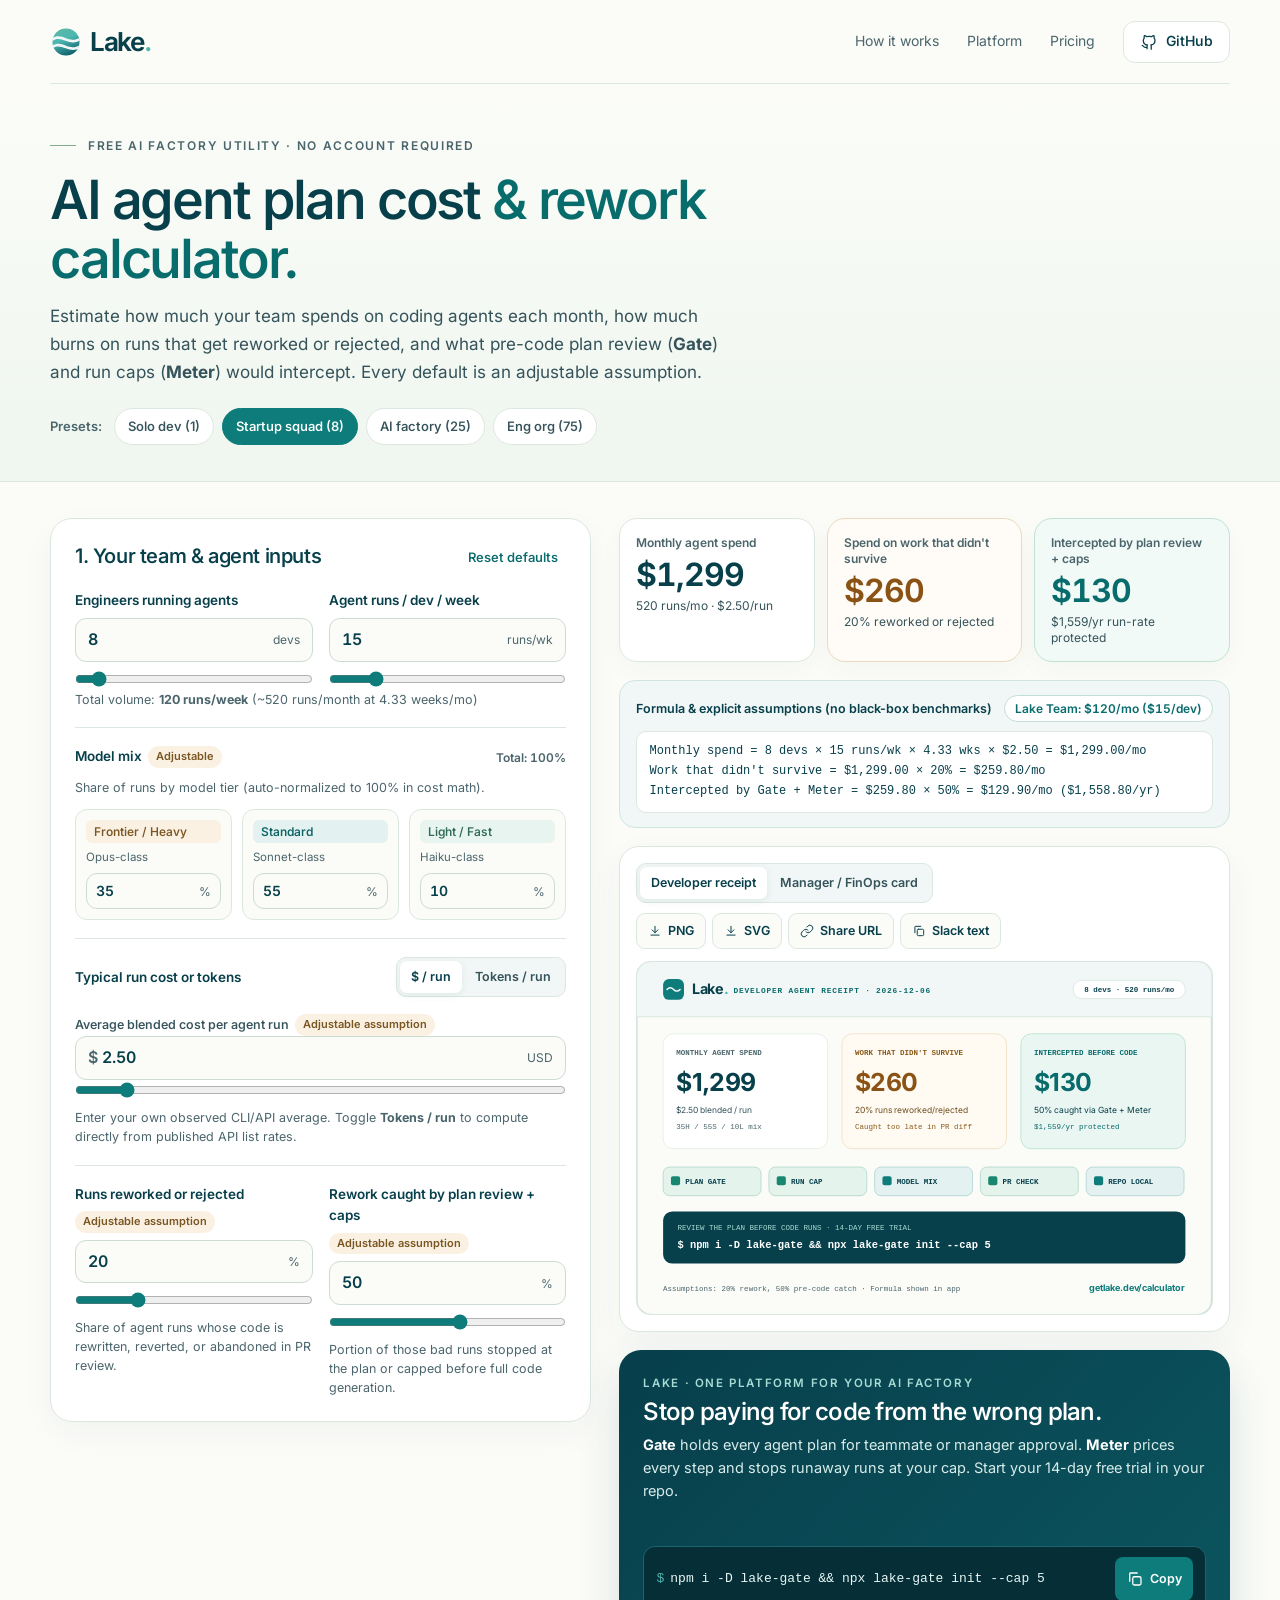
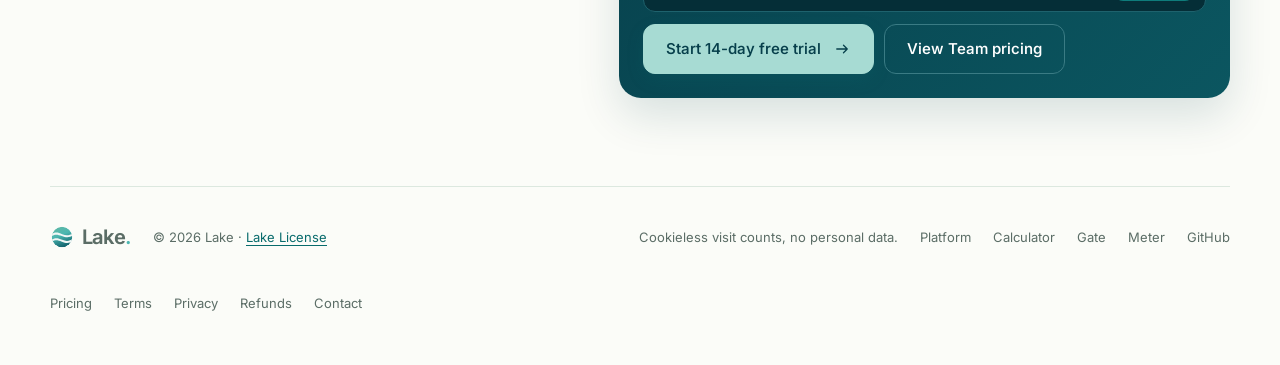
==== commit 6dd96961: "Lake is one product, the platform for AI factories: Gate and Meter are capabilities, never separate " ====
--- a/calculator/index.html
+++ b/calculator/index.html
@@ -271,7 +271,7 @@
   <span>© 2026 Lake · <a href="/license/">Lake License</a></span>
   <span class="grow"></span>
   <span>Cookieless visit counts, no personal data.</span>
-  <nav class="foot-links" aria-label="Footer"><a href="/platform/">Platform</a><a href="/lake-gate/">Gate</a><a href="/lake-meter/">Meter</a><a href="https://github.com/getlake/lake">GitHub</a></nav>
+  <nav class="foot-links" aria-label="Footer"><a href="/platform/">Platform</a><a href="/calculator/">Calculator</a><a href="/lake-gate/">Gate</a><a href="/lake-meter/">Meter</a><a href="https://github.com/getlake/lake">GitHub</a></nav>
   <nav class="foot-links" aria-label="Legal"><a href="/pricing/">Pricing</a><a href="/terms/">Terms</a><a href="/privacy/">Privacy</a><a href="/refund/">Refunds</a><a href="/contact/">Contact</a></nav>
 </footer>
 </body>
--- a/assets/site.css
+++ b/assets/site.css
@@ -1,4 +1,4 @@
-/* getlake.dev: shared with the lake-meter and lake-gate landing system (tokens from /design/tokens.json) */
+/* getlake.dev: Lake, one product. Gate and Meter are capabilities. Tokens from /design/tokens.json */
 @font-face{font-family:Inter;src:url(/assets/inter.woff2) format('woff2');font-weight:100 900;font-style:normal;font-display:swap}
 :root{--ink:#073f4b;--ink-2:#35535a;--teal:#0e7c7b;--teal-d:#086b6c;--aqua:#4cb7b1;--mint:#a7dbd3;--mist:#f1f7f6;--paper:#fbfcf8;--sage:#f1f6ed;--line:#dce8df;--muted:#4b656c;--sun:#e9ba63;--warm:#c8a35e;--warm-bg:#fbf1e3;--ok:#19866f;--ok-bg:#e4f4ed;--ease:cubic-bezier(.2,.8,.2,1);--mono:ui-monospace,SFMono-Regular,Menlo,Consolas,monospace;font-family:Inter,-apple-system,BlinkMacSystemFont,"Segoe UI",sans-serif;color:var(--ink);background:var(--paper)}
 *{box-sizing:border-box}html{scroll-behavior:smooth}body{margin:0;font-size:16px;line-height:1.6;-webkit-font-smoothing:antialiased;overflow-x:hidden}
@@ -50,7 +50,7 @@
 .chip{display:inline-flex;align-items:center;gap:6px;font-size:13px;font-weight:500;color:var(--ink-2);background:#ffffffe6;border:1px solid var(--line);border-radius:999px;padding:4px 11px 4px 10px;white-space:nowrap}
 .chip .i{width:14px;height:14px;color:var(--teal)}
 
-/* hero visual: a plan flows through lake-meter, then lake-gate */
+/* hero visual: a plan gets a cost (Meter), then a teammate approval (Gate) */
 .flow{position:relative;min-height:430px}
 .win{background:#fff;border:1px solid #d6e5dc;border-radius:20px;box-shadow:0 28px 80px #073f4b24;overflow:hidden}
 .win-bar{display:flex;align-items:center;gap:7px;padding:11px 16px;border-bottom:1px solid #edf3ef;font-size:12px;color:var(--muted)}
@@ -247,3 +247,15 @@
 @media(max-width:1100px){h1.h2{font-size:44px}}
 @media(max-width:560px){.doc{padding:44px 0 72px}.doc h1{font-size:34px}h1.h2{font-size:34px}.doc-lede{font-size:16px}}
 .p-fine{font-size:12.5px;line-height:1.55;color:#3f5751;margin:4px 0 0}.p-fine code{font-size:.92em}
+
+/* capabilities: Gate and Meter */
+.cards2{display:grid;grid-template-columns:1fr 1fr;gap:20px}
+.cap-card{background:#fff;border:1px solid var(--line);border-radius:22px;padding:28px 24px;box-shadow:0 8px 28px #073f4b0a}
+.cap-card .kicker{font-size:12px;letter-spacing:.14em;font-weight:700;text-transform:uppercase;color:var(--teal-d);margin-bottom:10px}
+.cap-card h3{font-size:28px;letter-spacing:-.03em;margin:0 0 10px}
+.cap-card p{font-size:16px;line-height:1.6;color:var(--ink-2)}
+.cap-card .text-link{margin-top:12px}
+.cap-card ul{margin:12px 0 0;padding:0;list-style:none}
+.cap-card li{display:flex;gap:10px;align-items:flex-start;padding:8px 0;border-top:1px solid var(--line);font-size:15px;color:var(--ink-2);line-height:1.5}
+.cap-card li .i{width:16px;height:16px;color:var(--ok);margin-top:3px}
+@media(max-width:900px){.cards2{grid-template-columns:1fr}}
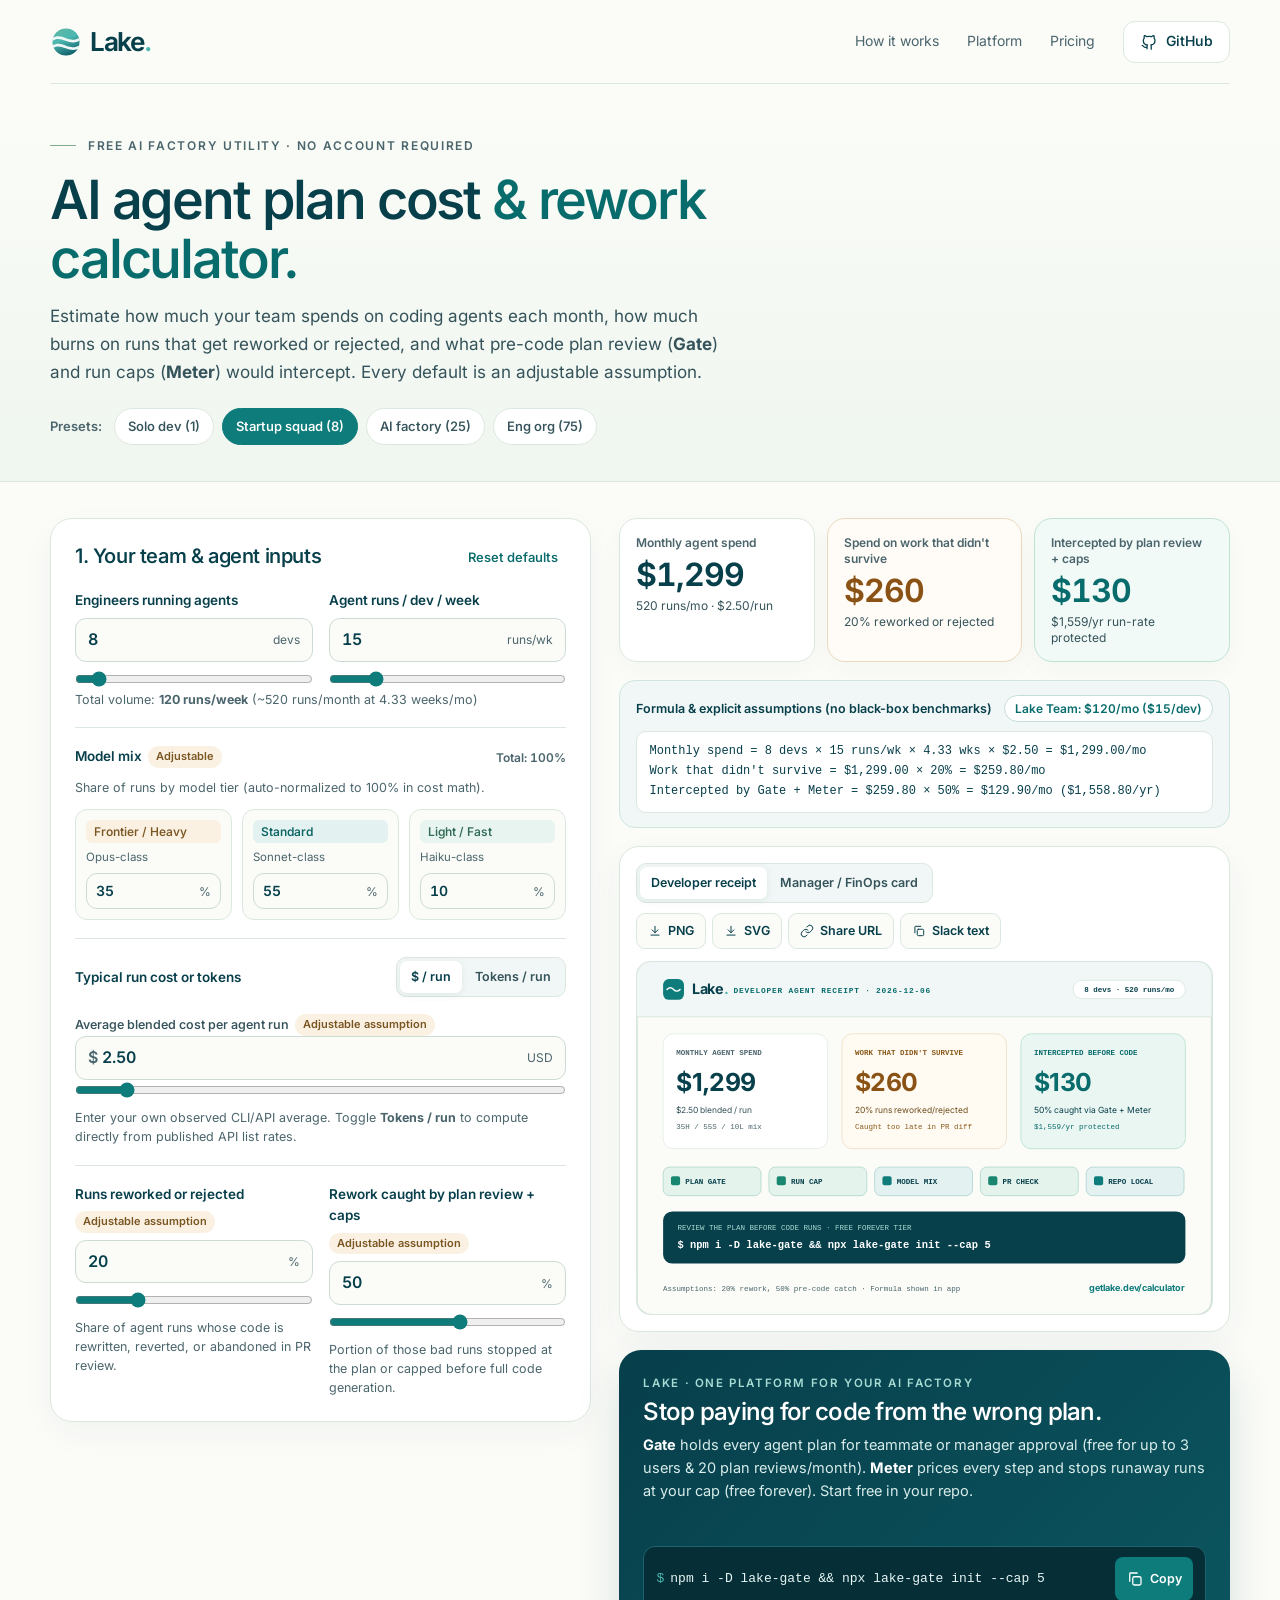
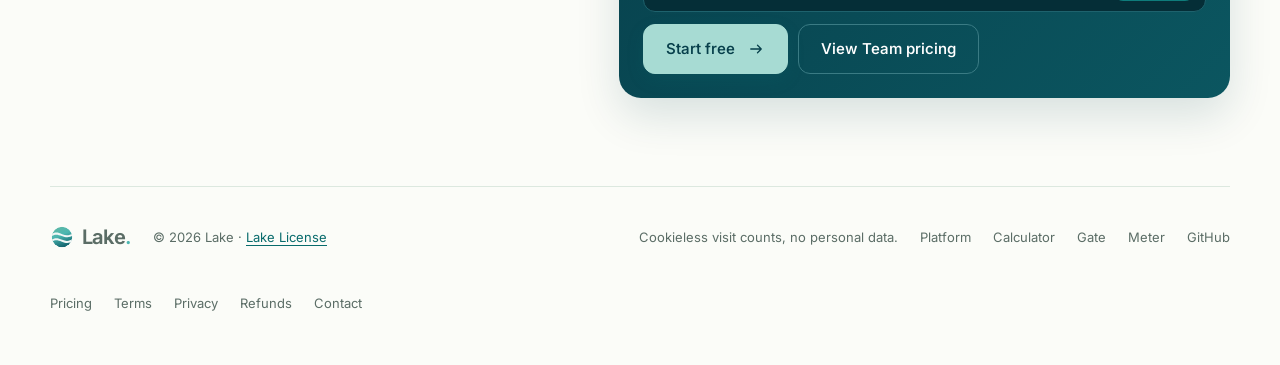
==== commit 715b3c53: "Add Free-forever tier (Meter unlimited; Gate up to 3 users & 20 reviews/mo) + Team ($15/user/mo)" ====
--- a/calculator/index.html
+++ b/calculator/index.html
@@ -248,7 +248,7 @@
           <div class="cta-copy">
             <p class="kicker">Lake · One platform for your AI factory</p>
             <h3>Stop paying for code from the wrong plan.</h3>
-            <p><strong>Gate</strong> holds every agent plan for teammate or manager approval. <strong>Meter</strong> prices every step and stops runaway runs at your cap. Start your 14-day free trial in your repo.</p>
+            <p><strong>Gate</strong> holds every agent plan for teammate or manager approval (free for up to 3 users &amp; 20 plan reviews/month). <strong>Meter</strong> prices every step and stops runaway runs at your cap (free forever). Start free in your repo.</p>
           </div>
           <div class="cta-actions">
             <div class="install two">
@@ -256,7 +256,7 @@
               <button class="copy" type="button" data-copy="npm i -D lake-gate &amp;&amp; npx lake-gate init --cap 5" aria-label="Copy Lake install command"><svg class="i"><use href="#copy"/></svg><span class="idle">Copy</span><span class="done">Copied</span></button>
             </div>
             <div class="cta-buttons">
-              <a class="button" id="cta-trial-link" href="/?utm_source=calculator&utm_medium=tool&utm_campaign=ai_factory_calc&utm_content=start_trial#start">Start 14-day free trial <svg class="i"><use href="#arrow"/></svg></a>
+              <a class="button" id="cta-trial-link" href="/?utm_source=calculator&utm_medium=tool&utm_campaign=ai_factory_calc&utm_content=start_trial#start">Start free <svg class="i"><use href="#arrow"/></svg></a>
               <a class="button ghost" id="cta-pricing-link" href="/pricing/?utm_source=calculator&utm_medium=tool&utm_campaign=ai_factory_calc&utm_content=pricing">View Team pricing</a>
             </div>
           </div>
